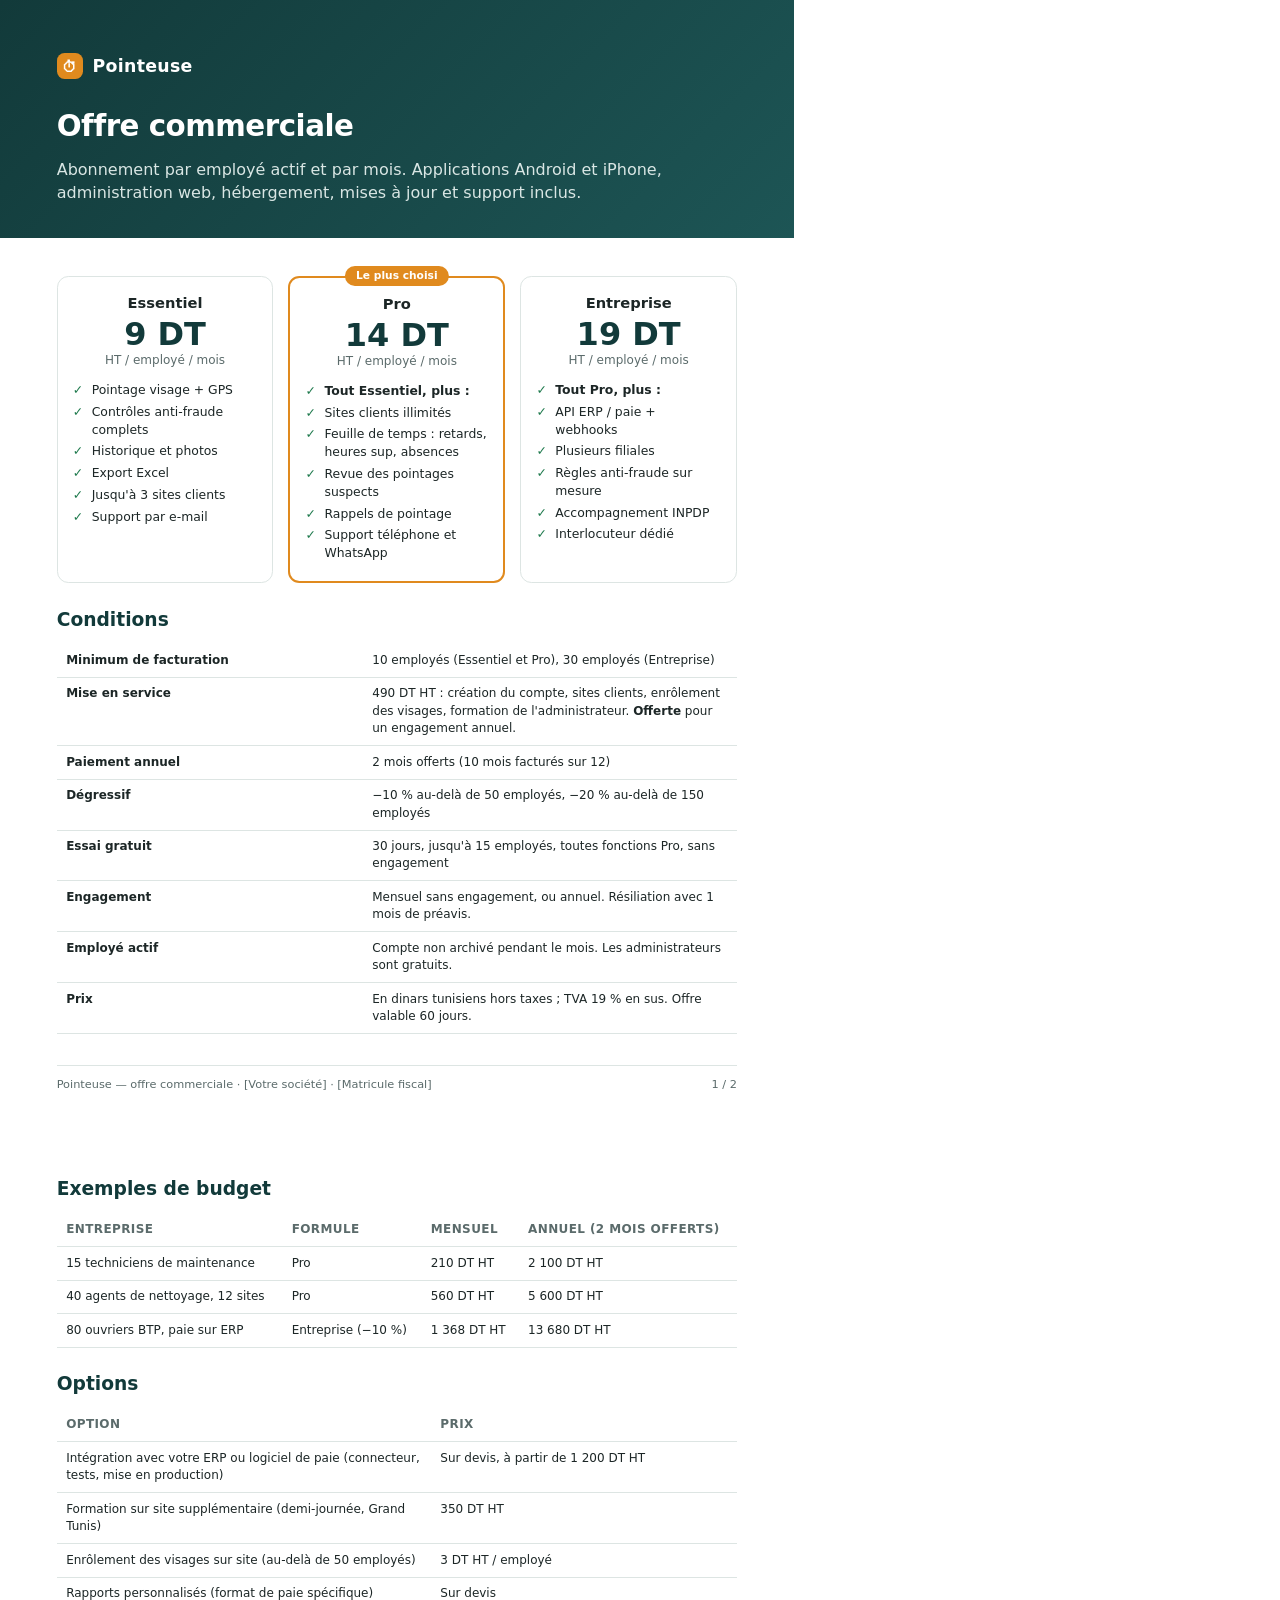
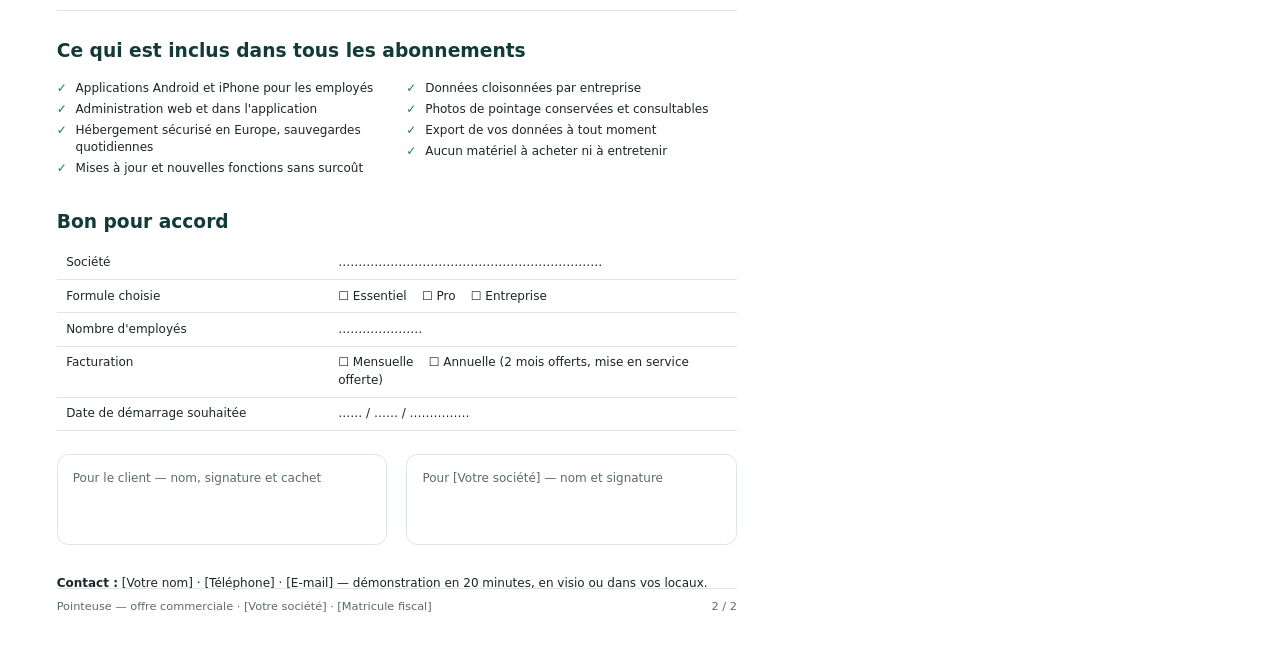
==== commercial/src/offre.html @ c47c715e "Pointeuse : app mobile, administration web, serveur Supabase Premier enregistrement du projet : - ap" ====
<!doctype html>
<html lang="fr">
<head><meta charset="utf-8"><title>Pointeuse — Offre commerciale</title><link rel="stylesheet" href="style.css"></head>
<body>

<section class="page">
  <div class="hero" style="padding-bottom: 9mm;">
    <div class="logo"><span class="dot">⏱</span> Pointeuse</div>
    <h1 style="font-size: 22pt;">Offre commerciale</h1>
    <p class="lead" style="max-width: none;">Abonnement par employé actif et par mois. Applications Android et iPhone, administration web, hébergement, mises à jour et support inclus.</p>
  </div>

  <div class="pad" style="padding-top: 10mm;">
    <div class="grid3" style="margin-bottom: 6mm;">
      <div class="card price">
        <h3>Essentiel</h3>
        <div class="amt">9 DT</div><div class="unit">HT / employé / mois</div>
        <ul class="check">
          <li>Pointage visage + GPS</li>
          <li>Contrôles anti-fraude complets</li>
          <li>Historique et photos</li>
          <li>Export Excel</li>
          <li>Jusqu'à 3 sites clients</li>
          <li>Support par e-mail</li>
        </ul>
      </div>
      <div class="card price featured">
        <h3>Pro</h3>
        <div class="amt">14 DT</div><div class="unit">HT / employé / mois</div>
        <ul class="check">
          <li><b>Tout Essentiel, plus :</b></li>
          <li>Sites clients illimités</li>
          <li>Feuille de temps : retards, heures sup, absences</li>
          <li>Revue des pointages suspects</li>
          <li>Rappels de pointage</li>
          <li>Support téléphone et WhatsApp</li>
        </ul>
      </div>
      <div class="card price">
        <h3>Entreprise</h3>
        <div class="amt">19 DT</div><div class="unit">HT / employé / mois</div>
        <ul class="check">
          <li><b>Tout Pro, plus :</b></li>
          <li>API ERP / paie + webhooks</li>
          <li>Plusieurs filiales</li>
          <li>Règles anti-fraude sur mesure</li>
          <li>Accompagnement INPDP</li>
          <li>Interlocuteur dédié</li>
        </ul>
      </div>
    </div>

    <h2>Conditions</h2>
    <table class="small">
      <tr><td style="width: 45%"><b>Minimum de facturation</b></td><td>10 employés (Essentiel et Pro), 30 employés (Entreprise)</td></tr>
      <tr><td><b>Mise en service</b></td><td>490 DT HT : création du compte, sites clients, enrôlement des visages, formation de l'administrateur. <b>Offerte</b> pour un engagement annuel.</td></tr>
      <tr><td><b>Paiement annuel</b></td><td>2 mois offerts (10 mois facturés sur 12)</td></tr>
      <tr><td><b>Dégressif</b></td><td>−10 % au-delà de 50 employés, −20 % au-delà de 150 employés</td></tr>
      <tr><td><b>Essai gratuit</b></td><td>30 jours, jusqu'à 15 employés, toutes fonctions Pro, sans engagement</td></tr>
      <tr><td><b>Engagement</b></td><td>Mensuel sans engagement, ou annuel. Résiliation avec 1 mois de préavis.</td></tr>
      <tr><td><b>Employé actif</b></td><td>Compte non archivé pendant le mois. Les administrateurs sont gratuits.</td></tr>
      <tr><td><b>Prix</b></td><td>En dinars tunisiens hors taxes ; TVA 19 % en sus. Offre valable 60 jours.</td></tr>
    </table>


  </div>
  <div class="footer"><span>Pointeuse — offre commerciale · [Votre société] · [Matricule fiscal]</span><span>1 / 2</span></div>
</section>

<section class="page">
  <div class="pad">
    <h2>Exemples de budget</h2>
    <table class="small" style="margin-bottom: 6mm;">
      <tr><th>Entreprise</th><th>Formule</th><th>Mensuel</th><th>Annuel (2 mois offerts)</th></tr>
      <tr><td>15 techniciens de maintenance</td><td>Pro</td><td>210 DT HT</td><td>2 100 DT HT</td></tr>
      <tr><td>40 agents de nettoyage, 12 sites</td><td>Pro</td><td>560 DT HT</td><td>5 600 DT HT</td></tr>
      <tr><td>80 ouvriers BTP, paie sur ERP</td><td>Entreprise (−10 %)</td><td>1 368 DT HT</td><td>13 680 DT HT</td></tr>
    </table>

    <h2>Options</h2>
    <table class="small" style="margin-bottom: 7mm;">
      <tr><th style="width: 55%">Option</th><th>Prix</th></tr>
      <tr><td>Intégration avec votre ERP ou logiciel de paie (connecteur, tests, mise en production)</td><td>Sur devis, à partir de 1 200 DT HT</td></tr>
      <tr><td>Formation sur site supplémentaire (demi-journée, Grand Tunis)</td><td>350 DT HT</td></tr>
      <tr><td>Enrôlement des visages sur site (au-delà de 50 employés)</td><td>3 DT HT / employé</td></tr>
      <tr><td>Rapports personnalisés (format de paie spécifique)</td><td>Sur devis</td></tr>
    </table>

    <h2>Ce qui est inclus dans tous les abonnements</h2>
    <div class="grid2" style="margin-bottom: 7mm;">
      <ul class="check small">
        <li>Applications Android et iPhone pour les employés</li>
        <li>Administration web et dans l'application</li>
        <li>Hébergement sécurisé en Europe, sauvegardes quotidiennes</li>
        <li>Mises à jour et nouvelles fonctions sans surcoût</li>
      </ul>
      <ul class="check small">
        <li>Données cloisonnées par entreprise</li>
        <li>Photos de pointage conservées et consultables</li>
        <li>Export de vos données à tout moment</li>
        <li>Aucun matériel à acheter ni à entretenir</li>
      </ul>
    </div>

    <h2>Bon pour accord</h2>
    <table class="small" style="margin-bottom: 6mm;">
      <tr><td style="width: 40%">Société</td><td>…………………………………………………………</td></tr>
      <tr><td>Formule choisie</td><td>☐ Essentiel &nbsp;&nbsp; ☐ Pro &nbsp;&nbsp; ☐ Entreprise</td></tr>
      <tr><td>Nombre d'employés</td><td>…………………</td></tr>
      <tr><td>Facturation</td><td>☐ Mensuelle &nbsp;&nbsp; ☐ Annuelle (2 mois offerts, mise en service offerte)</td></tr>
      <tr><td>Date de démarrage souhaitée</td><td>…… / …… / ……………</td></tr>
    </table>
    <div class="grid2" style="margin-bottom: 8mm;">
      <div class="card" style="height: 24mm;"><div class="small muted">Pour le client — nom, signature et cachet</div></div>
      <div class="card" style="height: 24mm;"><div class="small muted">Pour [Votre société] — nom et signature</div></div>
    </div>

<p class="small"><b>Contact :</b> [Votre nom] · [Téléphone] · [E-mail] — démonstration en 20 minutes, en visio ou dans vos locaux.</p>
    </div>
  <div class="footer"><span>Pointeuse — offre commerciale · [Votre société] · [Matricule fiscal]</span><span>2 / 2</span></div>
</section>
</body>
</html>
---- commercial/src/style.css ----
@page { size: A4; margin: 0; }
* { box-sizing: border-box; margin: 0; padding: 0; }
:root {
  --brand: #123A3A; --brand2: #1d5555; --accent: #E08A1E; --ok: #1F7A4D; --warn: #A8660B; --bad: #B4432E;
  --okSoft: #E3F3EA; --warnSoft: #FBF0DC; --badSoft: #F8E6E2; --ink: #1C2626; --muted: #5b6b6b; --line: #dde5e3; --bg: #f4f7f6;
}
html, body { font-family: "Segoe UI", system-ui, -apple-system, Roboto, Arial, sans-serif; color: var(--ink); font-size: 10.5pt; line-height: 1.45; -webkit-print-color-adjust: exact; print-color-adjust: exact; }
.page { width: 210mm; height: 297mm; position: relative; overflow: hidden; page-break-after: always; background: #fff; }
.page:last-child { page-break-after: auto; }
.pad { padding: 14mm 15mm 12mm; }
h1 { font-size: 26pt; line-height: 1.12; letter-spacing: -0.5px; }
h2 { font-size: 14pt; color: var(--brand); margin-bottom: 3mm; }
h3 { font-size: 11pt; margin-bottom: 1mm; }
p.lead { font-size: 12pt; color: #d9e6e4; margin-top: 4mm; max-width: 120mm; }
.hero { background: linear-gradient(135deg, var(--brand) 0%, var(--brand2) 100%); color: #fff; padding: 14mm 15mm 12mm; position: relative; }
.hero .tag { display: inline-block; background: var(--accent); color: #fff; font-weight: 700; font-size: 8.5pt; letter-spacing: .6px; text-transform: uppercase; padding: 1.2mm 3mm; border-radius: 10mm; margin-bottom: 5mm; }
.logo { font-weight: 800; font-size: 13pt; letter-spacing: .3px; display: flex; align-items: center; gap: 2.5mm; margin-bottom: 8mm; }
.logo .dot { width: 7mm; height: 7mm; border-radius: 2mm; background: var(--accent); display: grid; place-items: center; font-size: 11pt; }
.grid2 { display: grid; grid-template-columns: 1fr 1fr; gap: 5mm; }
.grid3 { display: grid; grid-template-columns: repeat(3, 1fr); gap: 4mm; }
.card { border: 1px solid var(--line); border-radius: 3mm; padding: 4mm; background: #fff; }
.card.soft { background: var(--bg); border-color: transparent; }
.icon { width: 8mm; height: 8mm; border-radius: 2mm; background: var(--okSoft); color: var(--ok); display: grid; place-items: center; font-weight: 800; margin-bottom: 2mm; font-size: 11pt; }
.muted { color: var(--muted); }
.small { font-size: 9pt; }
ul.check { list-style: none; }
ul.check li { padding-left: 5mm; position: relative; margin: 1mm 0; }
ul.check li::before { content: "✓"; position: absolute; left: 0; color: var(--ok); font-weight: 800; }
table { width: 100%; border-collapse: collapse; }
th, td { text-align: left; padding: 2mm 2.5mm; border-bottom: 1px solid var(--line); vertical-align: top; }
th { font-size: 9pt; text-transform: uppercase; letter-spacing: .4px; color: var(--muted); }
.pill { display: inline-block; padding: .6mm 2.4mm; border-radius: 10mm; font-weight: 700; font-size: 8.5pt; }
.pill.ok { background: var(--okSoft); color: var(--ok); }
.pill.warn { background: var(--warnSoft); color: var(--warn); }
.pill.bad { background: var(--badSoft); color: var(--bad); }
.footer { position: absolute; left: 15mm; right: 15mm; bottom: 8mm; display: flex; justify-content: space-between; font-size: 8.5pt; color: var(--muted); border-top: 1px solid var(--line); padding-top: 2.5mm; }
.steps { display: grid; grid-template-columns: repeat(4, 1fr); gap: 3mm; counter-reset: s; }
.step { background: var(--bg); border-radius: 3mm; padding: 4mm 3.5mm; position: relative; }
.step::before { counter-increment: s; content: counter(s); display: grid; place-items: center; width: 6.5mm; height: 6.5mm; border-radius: 50%; background: var(--brand); color: #fff; font-weight: 800; font-size: 9.5pt; margin-bottom: 2mm; }
.kpi { display: grid; grid-template-columns: repeat(3, 1fr); gap: 4mm; margin-top: 7mm; }
.kpi div { border-left: 3px solid var(--accent); padding-left: 3mm; }
.kpi b { display: block; font-size: 17pt; color: #fff; }
.kpi span { color: #cfe0dd; font-size: 9pt; }
.cta { background: var(--brand); color: #fff; border-radius: 3mm; padding: 5mm 6mm; display: flex; justify-content: space-between; align-items: center; gap: 6mm; }
.cta b { color: var(--accent); }
.phone { position: absolute; right: 15mm; top: 20mm; width: 52mm; height: 100mm; border-radius: 7mm; background: #0d2a2a; padding: 3mm; box-shadow: 0 6mm 14mm rgba(0,0,0,.35); }
.phone .screen { background: #fff; border-radius: 5mm; height: 100%; padding: 4mm 3.5mm; color: var(--ink); font-size: 7.5pt; display: flex; flex-direction: column; gap: 2.2mm; }
.phone .bar { font-weight: 800; color: var(--brand); font-size: 9pt; }
.phone .face { margin: 1mm auto; width: 24mm; height: 28mm; border-radius: 50%; border: 1.2mm dashed var(--accent); display: grid; place-items: center; color: var(--muted); font-size: 7pt; text-align: center; }
.phone .btn { background: var(--brand); color: #fff; text-align: center; border-radius: 2mm; padding: 2mm; font-weight: 700; }
.phone .res { background: var(--okSoft); color: var(--ok); border-radius: 2mm; padding: 2mm; font-weight: 700; }
.price { text-align: center; }
.price .amt { font-size: 24pt; font-weight: 800; color: var(--brand); line-height: 1.1; }
.price .unit { font-size: 9pt; color: var(--muted); }
.price.featured { border: 2px solid var(--accent); position: relative; }
.price.featured::before { content: "Le plus choisi"; position: absolute; top: -3.2mm; left: 50%; transform: translateX(-50%); background: var(--accent); color: #fff; font-size: 8pt; font-weight: 700; padding: .6mm 3mm; border-radius: 10mm; }
.price ul.check { text-align: left; margin-top: 3mm; font-size: 9.3pt; }
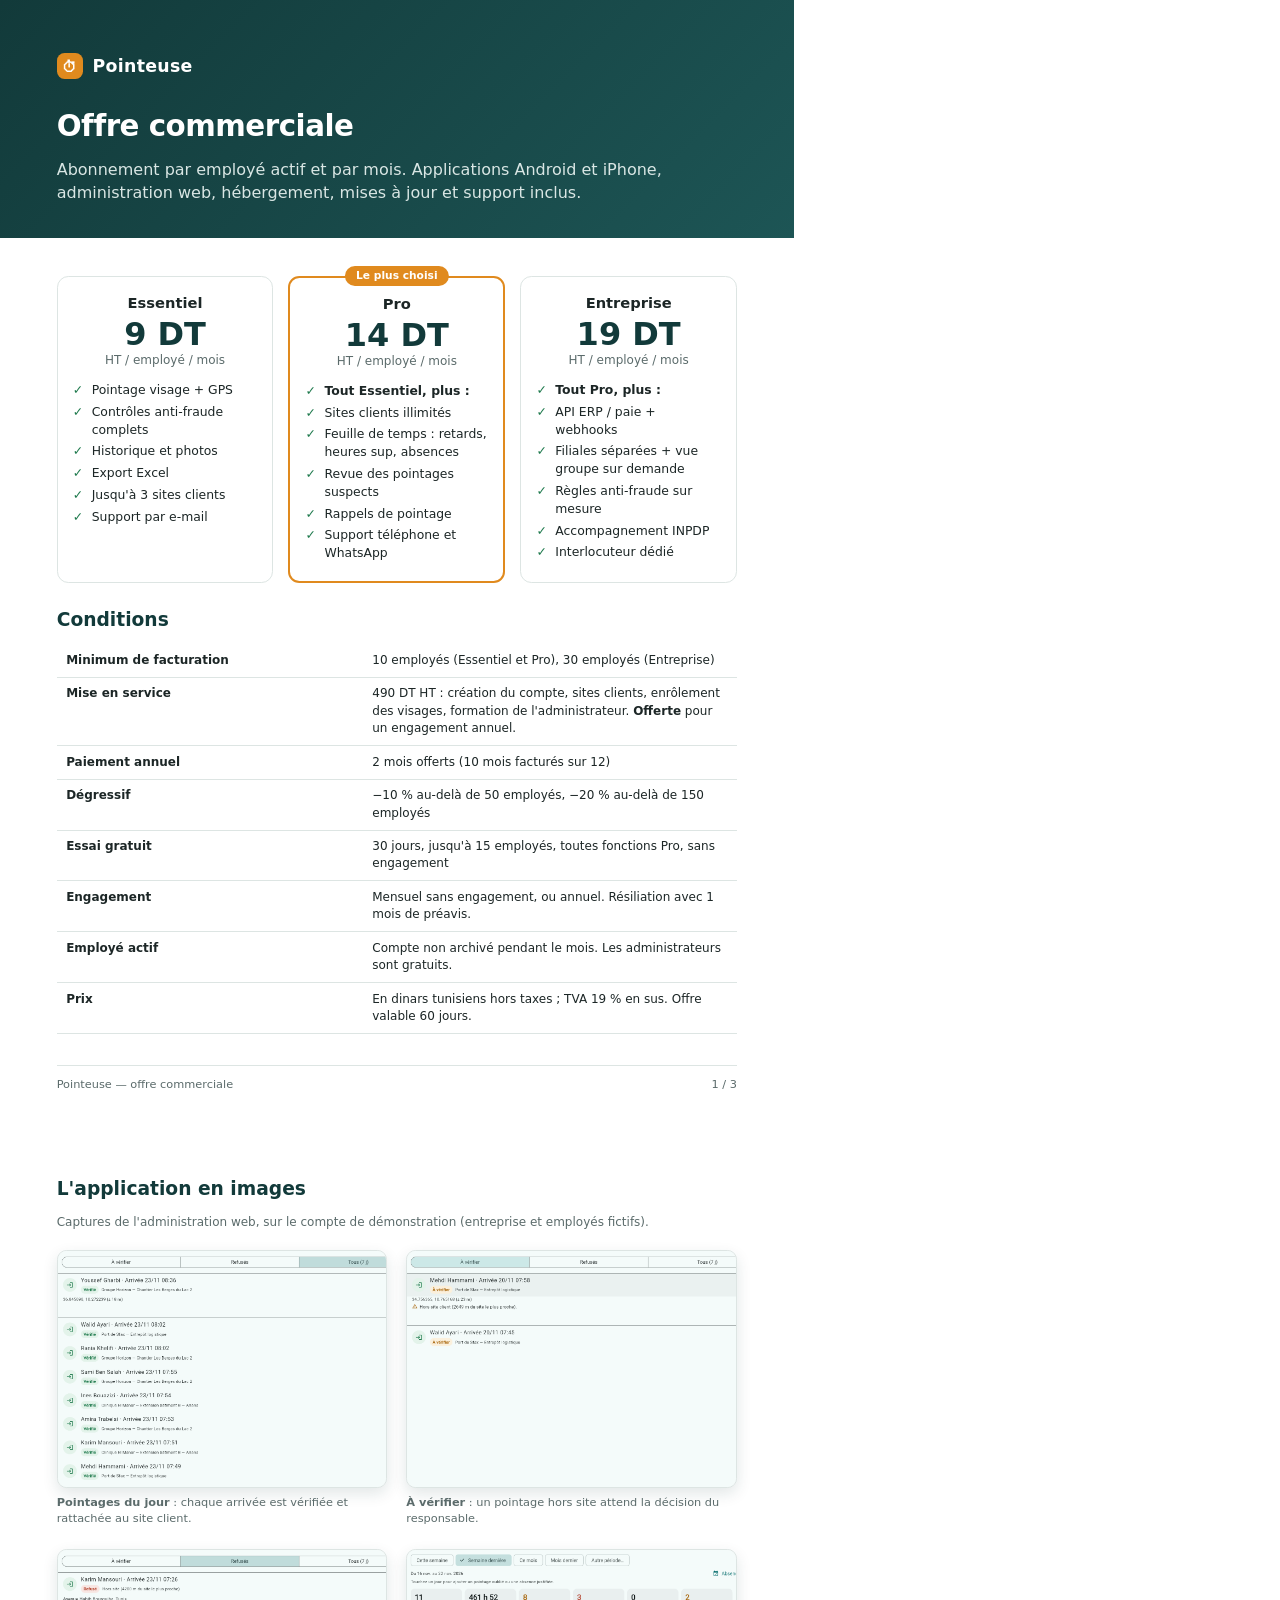
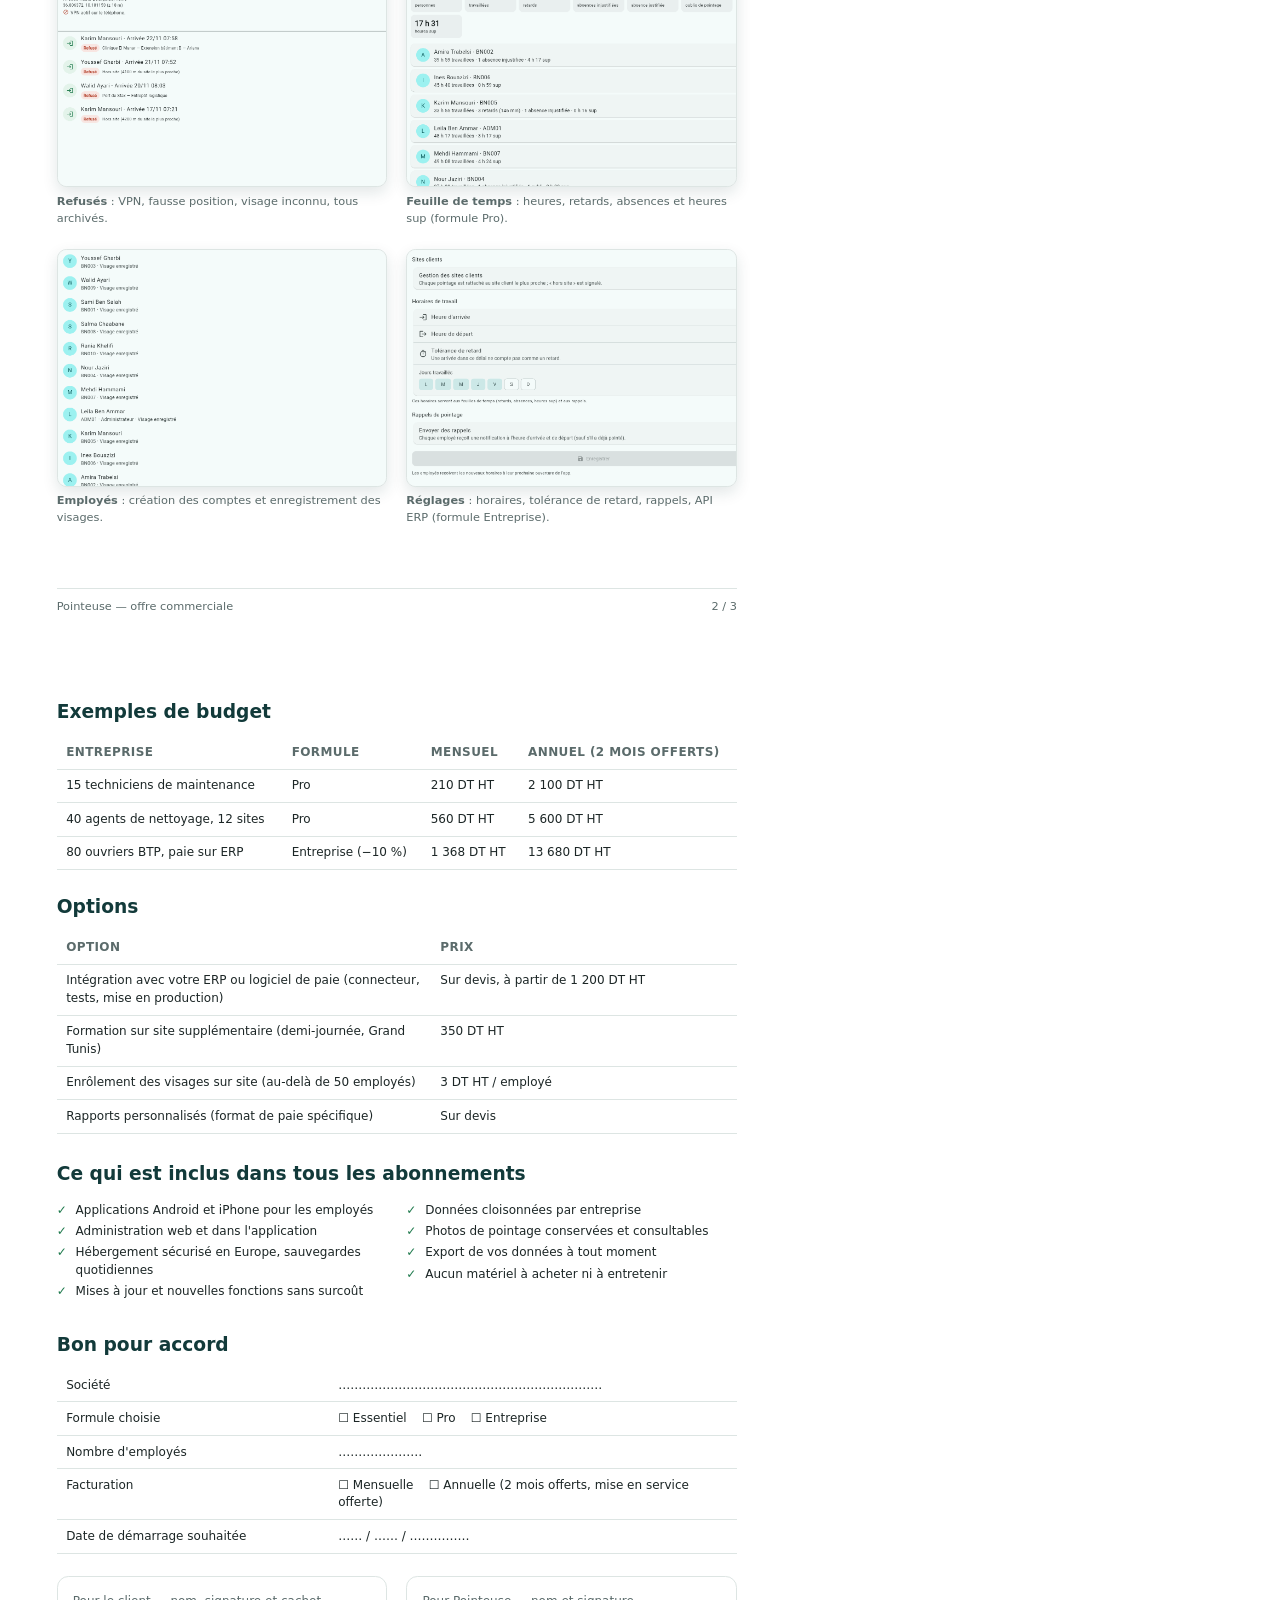
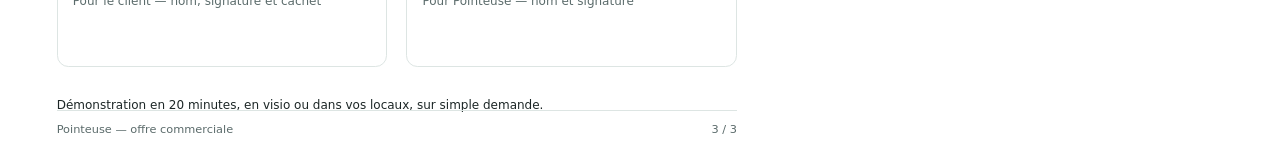
==== commit 8492c458: "Supports commerciaux : présentation, offre, captures et script de remise à zéro de la démo" ====
--- a/commercial/src/offre.html
+++ b/commercial/src/offre.html
@@ -42,7 +42,7 @@
         <ul class="check">
           <li><b>Tout Pro, plus :</b></li>
           <li>API ERP / paie + webhooks</li>
-          <li>Plusieurs filiales</li>
+          <li>Filiales séparées + vue groupe sur demande</li>
           <li>Règles anti-fraude sur mesure</li>
           <li>Accompagnement INPDP</li>
           <li>Interlocuteur dédié</li>
@@ -64,7 +64,23 @@
 
 
   </div>
-  <div class="footer"><span>Pointeuse — offre commerciale · [Votre société] · [Matricule fiscal]</span><span>1 / 2</span></div>
+  <div class="footer"><span>Pointeuse — offre commerciale</span><span>1 / 3</span></div>
+</section>
+
+<section class="page">
+  <div class="pad">
+    <h2>L'application en images</h2>
+    <p class="small muted" style="margin-bottom: 5mm;">Captures de l'administration web, sur le compte de démonstration (entreprise et employés fictifs).</p>
+    <div class="grid2" style="row-gap: 6mm;">
+      <div><div class="shot" style="height: 63mm;"><img style="width: 150%; height: auto; margin-left: -24%; margin-top: -5mm;" src="../captures/06_pointages_7j.png" alt=""></div><div class="shot-cap"><b>Pointages du jour</b> : chaque arrivée est vérifiée et rattachée au site client.</div></div>
+      <div><div class="shot" style="height: 63mm;"><img style="width: 150%; height: auto; margin-left: -24%; margin-top: -5mm;" src="../captures/07_a_verifier.png" alt=""></div><div class="shot-cap"><b>À vérifier</b> : un pointage hors site attend la décision du responsable.</div></div>
+      <div><div class="shot" style="height: 63mm;"><img style="width: 150%; height: auto; margin-left: -24%; margin-top: -5mm;" src="../captures/08_refuses.png" alt=""></div><div class="shot-cap"><b>Refusés</b> : VPN, fausse position, visage inconnu, tous archivés.</div></div>
+      <div><div class="shot" style="height: 63mm;"><img style="width: 150%; height: auto; margin-left: -24%; margin-top: -5mm;" src="../captures/09_feuille_de_temps.png" alt=""></div><div class="shot-cap"><b>Feuille de temps</b> : heures, retards, absences et heures sup (formule Pro).</div></div>
+      <div><div class="shot" style="height: 63mm;"><img style="width: 150%; height: auto; margin-left: -24%; margin-top: -5mm;" src="../captures/10_employes.png" alt=""></div><div class="shot-cap"><b>Employés</b> : création des comptes et enregistrement des visages.</div></div>
+      <div><div class="shot" style="height: 63mm;"><img style="width: 150%; height: auto; margin-left: -24%; margin-top: -5mm;" src="../captures/12_reglages.png" alt=""></div><div class="shot-cap"><b>Réglages</b> : horaires, tolérance de retard, rappels, API ERP (formule Entreprise).</div></div>
+    </div>
+  </div>
+  <div class="footer"><span>Pointeuse — offre commerciale</span><span>2 / 3</span></div>
 </section>
 
 <section class="page">
@@ -112,12 +128,12 @@
     </table>
     <div class="grid2" style="margin-bottom: 8mm;">
       <div class="card" style="height: 24mm;"><div class="small muted">Pour le client — nom, signature et cachet</div></div>
-      <div class="card" style="height: 24mm;"><div class="small muted">Pour [Votre société] — nom et signature</div></div>
+      <div class="card" style="height: 24mm;"><div class="small muted">Pour Pointeuse — nom et signature</div></div>
     </div>
 
-<p class="small"><b>Contact :</b> [Votre nom] · [Téléphone] · [E-mail] — démonstration en 20 minutes, en visio ou dans vos locaux.</p>
+<p class="small">Démonstration en 20 minutes, en visio ou dans vos locaux, sur simple demande.</p>
     </div>
-  <div class="footer"><span>Pointeuse — offre commerciale · [Votre société] · [Matricule fiscal]</span><span>2 / 2</span></div>
+  <div class="footer"><span>Pointeuse — offre commerciale</span><span>3 / 3</span></div>
 </section>
 </body>
 </html>
--- a/commercial/src/style.css
+++ b/commercial/src/style.css
@@ -55,3 +55,7 @@
 .price.featured { border: 2px solid var(--accent); position: relative; }
 .price.featured::before { content: "Le plus choisi"; position: absolute; top: -3.2mm; left: 50%; transform: translateX(-50%); background: var(--accent); color: #fff; font-size: 8pt; font-weight: 700; padding: .6mm 3mm; border-radius: 10mm; }
 .price ul.check { text-align: left; margin-top: 3mm; font-size: 9.3pt; }
+.shot { border: 1px solid var(--line); border-radius: 2.5mm; overflow: hidden; box-shadow: 0 1.5mm 4mm rgba(18,58,58,.12); background: #f5f9f8; }
+.shot img { display: block; width: 100%; height: 100%; object-fit: cover; object-position: left top; }
+.shot-cap { font-size: 8.5pt; color: var(--muted); margin-top: 1.5mm; }
+table.compact td, table.compact th { padding: 1.3mm 2.2mm; font-size: 9.3pt; }
